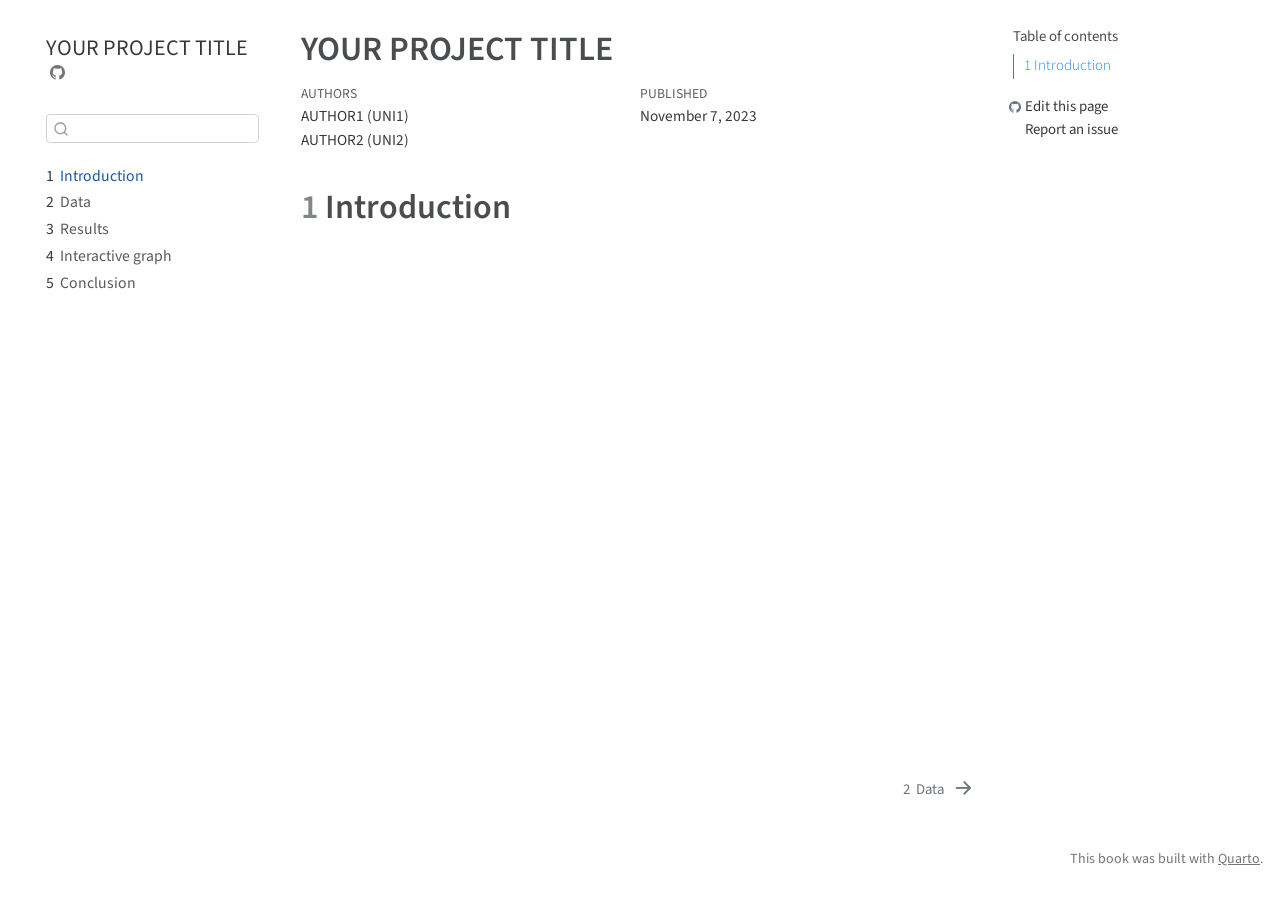
==== docs/index.html @ 9e568509 "Initial commit" ====
<!DOCTYPE html>
<html xmlns="http://www.w3.org/1999/xhtml" lang="en" xml:lang="en"><head>

<meta charset="utf-8">
<meta name="generator" content="quarto-1.3.433">

<meta name="viewport" content="width=device-width, initial-scale=1.0, user-scalable=yes">

<meta name="author" content="AUTHOR1 (UNI1)">
<meta name="author" content="AUTHOR2 (UNI2)">
<meta name="dcterms.date" content="2023-11-07">

<title>YOUR PROJECT TITLE</title>
<style>
code{white-space: pre-wrap;}
span.smallcaps{font-variant: small-caps;}
div.columns{display: flex; gap: min(4vw, 1.5em);}
div.column{flex: auto; overflow-x: auto;}
div.hanging-indent{margin-left: 1.5em; text-indent: -1.5em;}
ul.task-list{list-style: none;}
ul.task-list li input[type="checkbox"] {
  width: 0.8em;
  margin: 0 0.8em 0.2em -1em; /* quarto-specific, see https://github.com/quarto-dev/quarto-cli/issues/4556 */ 
  vertical-align: middle;
}
</style>


<script src="site_libs/quarto-nav/quarto-nav.js"></script>
<script src="site_libs/quarto-nav/headroom.min.js"></script>
<script src="site_libs/clipboard/clipboard.min.js"></script>
<script src="site_libs/quarto-search/autocomplete.umd.js"></script>
<script src="site_libs/quarto-search/fuse.min.js"></script>
<script src="site_libs/quarto-search/quarto-search.js"></script>
<meta name="quarto:offset" content="./">
<link href="./data.html" rel="next">
<script src="site_libs/quarto-html/quarto.js"></script>
<script src="site_libs/quarto-html/popper.min.js"></script>
<script src="site_libs/quarto-html/tippy.umd.min.js"></script>
<script src="site_libs/quarto-html/anchor.min.js"></script>
<link href="site_libs/quarto-html/tippy.css" rel="stylesheet">
<link href="site_libs/quarto-html/quarto-syntax-highlighting.css" rel="stylesheet" id="quarto-text-highlighting-styles">
<script src="site_libs/bootstrap/bootstrap.min.js"></script>
<link href="site_libs/bootstrap/bootstrap-icons.css" rel="stylesheet">
<link href="site_libs/bootstrap/bootstrap.min.css" rel="stylesheet" id="quarto-bootstrap" data-mode="light">
<script id="quarto-search-options" type="application/json">{
  "location": "sidebar",
  "copy-button": false,
  "collapse-after": 3,
  "panel-placement": "start",
  "type": "textbox",
  "limit": 20,
  "language": {
    "search-no-results-text": "No results",
    "search-matching-documents-text": "matching documents",
    "search-copy-link-title": "Copy link to search",
    "search-hide-matches-text": "Hide additional matches",
    "search-more-match-text": "more match in this document",
    "search-more-matches-text": "more matches in this document",
    "search-clear-button-title": "Clear",
    "search-detached-cancel-button-title": "Cancel",
    "search-submit-button-title": "Submit",
    "search-label": "Search"
  }
}</script>


</head>

<body class="nav-sidebar floating">

<div id="quarto-search-results"></div>
  <header id="quarto-header" class="headroom fixed-top">
  <nav class="quarto-secondary-nav">
    <div class="container-fluid d-flex">
      <button type="button" class="quarto-btn-toggle btn" data-bs-toggle="collapse" data-bs-target="#quarto-sidebar,#quarto-sidebar-glass" aria-controls="quarto-sidebar" aria-expanded="false" aria-label="Toggle sidebar navigation" onclick="if (window.quartoToggleHeadroom) { window.quartoToggleHeadroom(); }">
        <i class="bi bi-layout-text-sidebar-reverse"></i>
      </button>
      <nav class="quarto-page-breadcrumbs" aria-label="breadcrumb"><ol class="breadcrumb"><li class="breadcrumb-item"><a href="./index.html"><span class="chapter-number">1</span>&nbsp; <span class="chapter-title">Introduction</span></a></li></ol></nav>
      <a class="flex-grow-1" role="button" data-bs-toggle="collapse" data-bs-target="#quarto-sidebar,#quarto-sidebar-glass" aria-controls="quarto-sidebar" aria-expanded="false" aria-label="Toggle sidebar navigation" onclick="if (window.quartoToggleHeadroom) { window.quartoToggleHeadroom(); }">      
      </a>
      <button type="button" class="btn quarto-search-button" aria-label="" onclick="window.quartoOpenSearch();">
        <i class="bi bi-search"></i>
      </button>
    </div>
  </nav>
</header>
<!-- content -->
<div id="quarto-content" class="quarto-container page-columns page-rows-contents page-layout-article">
<!-- sidebar -->
  <nav id="quarto-sidebar" class="sidebar collapse collapse-horizontal sidebar-navigation floating overflow-auto">
    <div class="pt-lg-2 mt-2 text-left sidebar-header">
    <div class="sidebar-title mb-0 py-0">
      <a href="./">YOUR PROJECT TITLE</a> 
        <div class="sidebar-tools-main">
    <a href="https://github.com/YOUR_GITHUB_ACCOUNT/REPO_NAME" rel="" title="Source Code" class="quarto-navigation-tool px-1" aria-label="Source Code"><i class="bi bi-github"></i></a>
</div>
    </div>
      </div>
        <div class="mt-2 flex-shrink-0 align-items-center">
        <div class="sidebar-search">
        <div id="quarto-search" class="" title="Search"></div>
        </div>
        </div>
    <div class="sidebar-menu-container"> 
    <ul class="list-unstyled mt-1">
        <li class="sidebar-item">
  <div class="sidebar-item-container"> 
  <a href="./index.html" class="sidebar-item-text sidebar-link active">
 <span class="menu-text"><span class="chapter-number">1</span>&nbsp; <span class="chapter-title">Introduction</span></span></a>
  </div>
</li>
        <li class="sidebar-item">
  <div class="sidebar-item-container"> 
  <a href="./data.html" class="sidebar-item-text sidebar-link">
 <span class="menu-text"><span class="chapter-number">2</span>&nbsp; <span class="chapter-title">Data</span></span></a>
  </div>
</li>
        <li class="sidebar-item">
  <div class="sidebar-item-container"> 
  <a href="./results.html" class="sidebar-item-text sidebar-link">
 <span class="menu-text"><span class="chapter-number">3</span>&nbsp; <span class="chapter-title">Results</span></span></a>
  </div>
</li>
        <li class="sidebar-item">
  <div class="sidebar-item-container"> 
  <a href="./d3graph.html" class="sidebar-item-text sidebar-link">
 <span class="menu-text"><span class="chapter-number">4</span>&nbsp; <span class="chapter-title">Interactive graph</span></span></a>
  </div>
</li>
        <li class="sidebar-item">
  <div class="sidebar-item-container"> 
  <a href="./conclusion.html" class="sidebar-item-text sidebar-link">
 <span class="menu-text"><span class="chapter-number">5</span>&nbsp; <span class="chapter-title">Conclusion</span></span></a>
  </div>
</li>
    </ul>
    </div>
</nav>
<div id="quarto-sidebar-glass" data-bs-toggle="collapse" data-bs-target="#quarto-sidebar,#quarto-sidebar-glass"></div>
<!-- margin-sidebar -->
    <div id="quarto-margin-sidebar" class="sidebar margin-sidebar">
        <nav id="TOC" role="doc-toc" class="toc-active">
    <h2 id="toc-title">Table of contents</h2>
   
  <ul>
  <li><a href="#introduction" id="toc-introduction" class="nav-link active" data-scroll-target="#introduction"><span class="header-section-number">1</span> Introduction</a></li>
  </ul>
<div class="toc-actions"><div><i class="bi bi-github"></i></div><div class="action-links"><p><a href="https://github.com/YOUR_GITHUB_ACCOUNT/REPO_NAME/edit/main/index.qmd" class="toc-action">Edit this page</a></p><p><a href="https://github.com/YOUR_GITHUB_ACCOUNT/REPO_NAME/issues/new" class="toc-action">Report an issue</a></p></div></div></nav>
    </div>
<!-- main -->
<main class="content" id="quarto-document-content">

<header id="title-block-header" class="quarto-title-block default">
<div class="quarto-title">
<h1 class="title">YOUR PROJECT TITLE</h1>
</div>



<div class="quarto-title-meta">

    <div>
    <div class="quarto-title-meta-heading">Authors</div>
    <div class="quarto-title-meta-contents">
             <p>AUTHOR1 (UNI1) </p>
             <p>AUTHOR2 (UNI2) </p>
          </div>
  </div>
    
    <div>
    <div class="quarto-title-meta-heading">Published</div>
    <div class="quarto-title-meta-contents">
      <p class="date">November 7, 2023</p>
    </div>
  </div>
  
    
  </div>
  

</header>

<section id="introduction" class="level1" data-number="1">
<h1 data-number="1"><span class="header-section-number">1</span> Introduction</h1>


</section>

</main> <!-- /main -->
<script id="quarto-html-after-body" type="application/javascript">
window.document.addEventListener("DOMContentLoaded", function (event) {
  const toggleBodyColorMode = (bsSheetEl) => {
    const mode = bsSheetEl.getAttribute("data-mode");
    const bodyEl = window.document.querySelector("body");
    if (mode === "dark") {
      bodyEl.classList.add("quarto-dark");
      bodyEl.classList.remove("quarto-light");
    } else {
      bodyEl.classList.add("quarto-light");
      bodyEl.classList.remove("quarto-dark");
    }
  }
  const toggleBodyColorPrimary = () => {
    const bsSheetEl = window.document.querySelector("link#quarto-bootstrap");
    if (bsSheetEl) {
      toggleBodyColorMode(bsSheetEl);
    }
  }
  toggleBodyColorPrimary();  
  const icon = "";
  const anchorJS = new window.AnchorJS();
  anchorJS.options = {
    placement: 'right',
    icon: icon
  };
  anchorJS.add('.anchored');
  const isCodeAnnotation = (el) => {
    for (const clz of el.classList) {
      if (clz.startsWith('code-annotation-')) {                     
        return true;
      }
    }
    return false;
  }
  const clipboard = new window.ClipboardJS('.code-copy-button', {
    text: function(trigger) {
      const codeEl = trigger.previousElementSibling.cloneNode(true);
      for (const childEl of codeEl.children) {
        if (isCodeAnnotation(childEl)) {
          childEl.remove();
        }
      }
      return codeEl.innerText;
    }
  });
  clipboard.on('success', function(e) {
    // button target
    const button = e.trigger;
    // don't keep focus
    button.blur();
    // flash "checked"
    button.classList.add('code-copy-button-checked');
    var currentTitle = button.getAttribute("title");
    button.setAttribute("title", "Copied!");
    let tooltip;
    if (window.bootstrap) {
      button.setAttribute("data-bs-toggle", "tooltip");
      button.setAttribute("data-bs-placement", "left");
      button.setAttribute("data-bs-title", "Copied!");
      tooltip = new bootstrap.Tooltip(button, 
        { trigger: "manual", 
          customClass: "code-copy-button-tooltip",
          offset: [0, -8]});
      tooltip.show();    
    }
    setTimeout(function() {
      if (tooltip) {
        tooltip.hide();
        button.removeAttribute("data-bs-title");
        button.removeAttribute("data-bs-toggle");
        button.removeAttribute("data-bs-placement");
      }
      button.setAttribute("title", currentTitle);
      button.classList.remove('code-copy-button-checked');
    }, 1000);
    // clear code selection
    e.clearSelection();
  });
  function tippyHover(el, contentFn) {
    const config = {
      allowHTML: true,
      content: contentFn,
      maxWidth: 500,
      delay: 100,
      arrow: false,
      appendTo: function(el) {
          return el.parentElement;
      },
      interactive: true,
      interactiveBorder: 10,
      theme: 'quarto',
      placement: 'bottom-start'
    };
    window.tippy(el, config); 
  }
  const noterefs = window.document.querySelectorAll('a[role="doc-noteref"]');
  for (var i=0; i<noterefs.length; i++) {
    const ref = noterefs[i];
    tippyHover(ref, function() {
      // use id or data attribute instead here
      let href = ref.getAttribute('data-footnote-href') || ref.getAttribute('href');
      try { href = new URL(href).hash; } catch {}
      const id = href.replace(/^#\/?/, "");
      const note = window.document.getElementById(id);
      return note.innerHTML;
    });
  }
      let selectedAnnoteEl;
      const selectorForAnnotation = ( cell, annotation) => {
        let cellAttr = 'data-code-cell="' + cell + '"';
        let lineAttr = 'data-code-annotation="' +  annotation + '"';
        const selector = 'span[' + cellAttr + '][' + lineAttr + ']';
        return selector;
      }
      const selectCodeLines = (annoteEl) => {
        const doc = window.document;
        const targetCell = annoteEl.getAttribute("data-target-cell");
        const targetAnnotation = annoteEl.getAttribute("data-target-annotation");
        const annoteSpan = window.document.querySelector(selectorForAnnotation(targetCell, targetAnnotation));
        const lines = annoteSpan.getAttribute("data-code-lines").split(",");
        const lineIds = lines.map((line) => {
          return targetCell + "-" + line;
        })
        let top = null;
        let height = null;
        let parent = null;
        if (lineIds.length > 0) {
            //compute the position of the single el (top and bottom and make a div)
            const el = window.document.getElementById(lineIds[0]);
            top = el.offsetTop;
            height = el.offsetHeight;
            parent = el.parentElement.parentElement;
          if (lineIds.length > 1) {
            const lastEl = window.document.getElementById(lineIds[lineIds.length - 1]);
            const bottom = lastEl.offsetTop + lastEl.offsetHeight;
            height = bottom - top;
          }
          if (top !== null && height !== null && parent !== null) {
            // cook up a div (if necessary) and position it 
            let div = window.document.getElementById("code-annotation-line-highlight");
            if (div === null) {
              div = window.document.createElement("div");
              div.setAttribute("id", "code-annotation-line-highlight");
              div.style.position = 'absolute';
              parent.appendChild(div);
            }
            div.style.top = top - 2 + "px";
            div.style.height = height + 4 + "px";
            let gutterDiv = window.document.getElementById("code-annotation-line-highlight-gutter");
            if (gutterDiv === null) {
              gutterDiv = window.document.createElement("div");
              gutterDiv.setAttribute("id", "code-annotation-line-highlight-gutter");
              gutterDiv.style.position = 'absolute';
              const codeCell = window.document.getElementById(targetCell);
              const gutter = codeCell.querySelector('.code-annotation-gutter');
              gutter.appendChild(gutterDiv);
            }
            gutterDiv.style.top = top - 2 + "px";
            gutterDiv.style.height = height + 4 + "px";
          }
          selectedAnnoteEl = annoteEl;
        }
      };
      const unselectCodeLines = () => {
        const elementsIds = ["code-annotation-line-highlight", "code-annotation-line-highlight-gutter"];
        elementsIds.forEach((elId) => {
          const div = window.document.getElementById(elId);
          if (div) {
            div.remove();
          }
        });
        selectedAnnoteEl = undefined;
      };
      // Attach click handler to the DT
      const annoteDls = window.document.querySelectorAll('dt[data-target-cell]');
      for (const annoteDlNode of annoteDls) {
        annoteDlNode.addEventListener('click', (event) => {
          const clickedEl = event.target;
          if (clickedEl !== selectedAnnoteEl) {
            unselectCodeLines();
            const activeEl = window.document.querySelector('dt[data-target-cell].code-annotation-active');
            if (activeEl) {
              activeEl.classList.remove('code-annotation-active');
            }
            selectCodeLines(clickedEl);
            clickedEl.classList.add('code-annotation-active');
          } else {
            // Unselect the line
            unselectCodeLines();
            clickedEl.classList.remove('code-annotation-active');
          }
        });
      }
  const findCites = (el) => {
    const parentEl = el.parentElement;
    if (parentEl) {
      const cites = parentEl.dataset.cites;
      if (cites) {
        return {
          el,
          cites: cites.split(' ')
        };
      } else {
        return findCites(el.parentElement)
      }
    } else {
      return undefined;
    }
  };
  var bibliorefs = window.document.querySelectorAll('a[role="doc-biblioref"]');
  for (var i=0; i<bibliorefs.length; i++) {
    const ref = bibliorefs[i];
    const citeInfo = findCites(ref);
    if (citeInfo) {
      tippyHover(citeInfo.el, function() {
        var popup = window.document.createElement('div');
        citeInfo.cites.forEach(function(cite) {
          var citeDiv = window.document.createElement('div');
          citeDiv.classList.add('hanging-indent');
          citeDiv.classList.add('csl-entry');
          var biblioDiv = window.document.getElementById('ref-' + cite);
          if (biblioDiv) {
            citeDiv.innerHTML = biblioDiv.innerHTML;
          }
          popup.appendChild(citeDiv);
        });
        return popup.innerHTML;
      });
    }
  }
});
</script>
<nav class="page-navigation">
  <div class="nav-page nav-page-previous">
  </div>
  <div class="nav-page nav-page-next">
      <a href="./data.html" class="pagination-link">
        <span class="nav-page-text"><span class="chapter-number">2</span>&nbsp; <span class="chapter-title">Data</span></span> <i class="bi bi-arrow-right-short"></i>
      </a>
  </div>
</nav>
</div> <!-- /content -->
<footer class="footer">
  <div class="nav-footer">
    <div class="nav-footer-left">
      &nbsp;
    </div>   
    <div class="nav-footer-center">
      &nbsp;
    </div>
    <div class="nav-footer-right">This book was built with <a href="https://quarto.org/">Quarto</a>.</div>
  </div>
</footer>



</body></html>
---- docs/site_libs/quarto-html/tippy.css ----
.tippy-box[data-animation=fade][data-state=hidden]{opacity:0}[data-tippy-root]{max-width:calc(100vw - 10px)}.tippy-box{position:relative;background-color:#333;color:#fff;border-radius:4px;font-size:14px;line-height:1.4;white-space:normal;outline:0;transition-property:transform,visibility,opacity}.tippy-box[data-placement^=top]>.tippy-arrow{bottom:0}.tippy-box[data-placement^=top]>.tippy-arrow:before{bottom:-7px;left:0;border-width:8px 8px 0;border-top-color:initial;transform-origin:center top}.tippy-box[data-placement^=bottom]>.tippy-arrow{top:0}.tippy-box[data-placement^=bottom]>.tippy-arrow:before{top:-7px;left:0;border-width:0 8px 8px;border-bottom-color:initial;transform-origin:center bottom}.tippy-box[data-placement^=left]>.tippy-arrow{right:0}.tippy-box[data-placement^=left]>.tippy-arrow:before{border-width:8px 0 8px 8px;border-left-color:initial;right:-7px;transform-origin:center left}.tippy-box[data-placement^=right]>.tippy-arrow{left:0}.tippy-box[data-placement^=right]>.tippy-arrow:before{left:-7px;border-width:8px 8px 8px 0;border-right-color:initial;transform-origin:center right}.tippy-box[data-inertia][data-state=visible]{transition-timing-function:cubic-bezier(.54,1.5,.38,1.11)}.tippy-arrow{width:16px;height:16px;color:#333}.tippy-arrow:before{content:"";position:absolute;border-color:transparent;border-style:solid}.tippy-content{position:relative;padding:5px 9px;z-index:1}
---- docs/site_libs/quarto-html/quarto-syntax-highlighting.css ----
/* quarto syntax highlight colors */
:root {
  --quarto-hl-ot-color: #003B4F;
  --quarto-hl-at-color: #657422;
  --quarto-hl-ss-color: #20794D;
  --quarto-hl-an-color: #5E5E5E;
  --quarto-hl-fu-color: #4758AB;
  --quarto-hl-st-color: #20794D;
  --quarto-hl-cf-color: #003B4F;
  --quarto-hl-op-color: #5E5E5E;
  --quarto-hl-er-color: #AD0000;
  --quarto-hl-bn-color: #AD0000;
  --quarto-hl-al-color: #AD0000;
  --quarto-hl-va-color: #111111;
  --quarto-hl-bu-color: inherit;
  --quarto-hl-ex-color: inherit;
  --quarto-hl-pp-color: #AD0000;
  --quarto-hl-in-color: #5E5E5E;
  --quarto-hl-vs-color: #20794D;
  --quarto-hl-wa-color: #5E5E5E;
  --quarto-hl-do-color: #5E5E5E;
  --quarto-hl-im-color: #00769E;
  --quarto-hl-ch-color: #20794D;
  --quarto-hl-dt-color: #AD0000;
  --quarto-hl-fl-color: #AD0000;
  --quarto-hl-co-color: #5E5E5E;
  --quarto-hl-cv-color: #5E5E5E;
  --quarto-hl-cn-color: #8f5902;
  --quarto-hl-sc-color: #5E5E5E;
  --quarto-hl-dv-color: #AD0000;
  --quarto-hl-kw-color: #003B4F;
}

/* other quarto variables */
:root {
  --quarto-font-monospace: SFMono-Regular, Menlo, Monaco, Consolas, "Liberation Mono", "Courier New", monospace;
}

pre > code.sourceCode > span {
  color: #003B4F;
}

code span {
  color: #003B4F;
}

code.sourceCode > span {
  color: #003B4F;
}

div.sourceCode,
div.sourceCode pre.sourceCode {
  color: #003B4F;
}

code span.ot {
  color: #003B4F;
  font-style: inherit;
}

code span.at {
  color: #657422;
  font-style: inherit;
}

code span.ss {
  color: #20794D;
  font-style: inherit;
}

code span.an {
  color: #5E5E5E;
  font-style: inherit;
}

code span.fu {
  color: #4758AB;
  font-style: inherit;
}

code span.st {
  color: #20794D;
  font-style: inherit;
}

code span.cf {
  color: #003B4F;
  font-style: inherit;
}

code span.op {
  color: #5E5E5E;
  font-style: inherit;
}

code span.er {
  color: #AD0000;
  font-style: inherit;
}

code span.bn {
  color: #AD0000;
  font-style: inherit;
}

code span.al {
  color: #AD0000;
  font-style: inherit;
}

code span.va {
  color: #111111;
  font-style: inherit;
}

code span.bu {
  font-style: inherit;
}

code span.ex {
  font-style: inherit;
}

code span.pp {
  color: #AD0000;
  font-style: inherit;
}

code span.in {
  color: #5E5E5E;
  font-style: inherit;
}

code span.vs {
  color: #20794D;
  font-style: inherit;
}

code span.wa {
  color: #5E5E5E;
  font-style: italic;
}

code span.do {
  color: #5E5E5E;
  font-style: italic;
}

code span.im {
  color: #00769E;
  font-style: inherit;
}

code span.ch {
  color: #20794D;
  font-style: inherit;
}

code span.dt {
  color: #AD0000;
  font-style: inherit;
}

code span.fl {
  color: #AD0000;
  font-style: inherit;
}

code span.co {
  color: #5E5E5E;
  font-style: inherit;
}

code span.cv {
  color: #5E5E5E;
  font-style: italic;
}

code span.cn {
  color: #8f5902;
  font-style: inherit;
}

code span.sc {
  color: #5E5E5E;
  font-style: inherit;
}

code span.dv {
  color: #AD0000;
  font-style: inherit;
}

code span.kw {
  color: #003B4F;
  font-style: inherit;
}

.prevent-inlining {
  content: "</";
}

/*# sourceMappingURL=debc5d5d77c3f9108843748ff7464032.css.map */
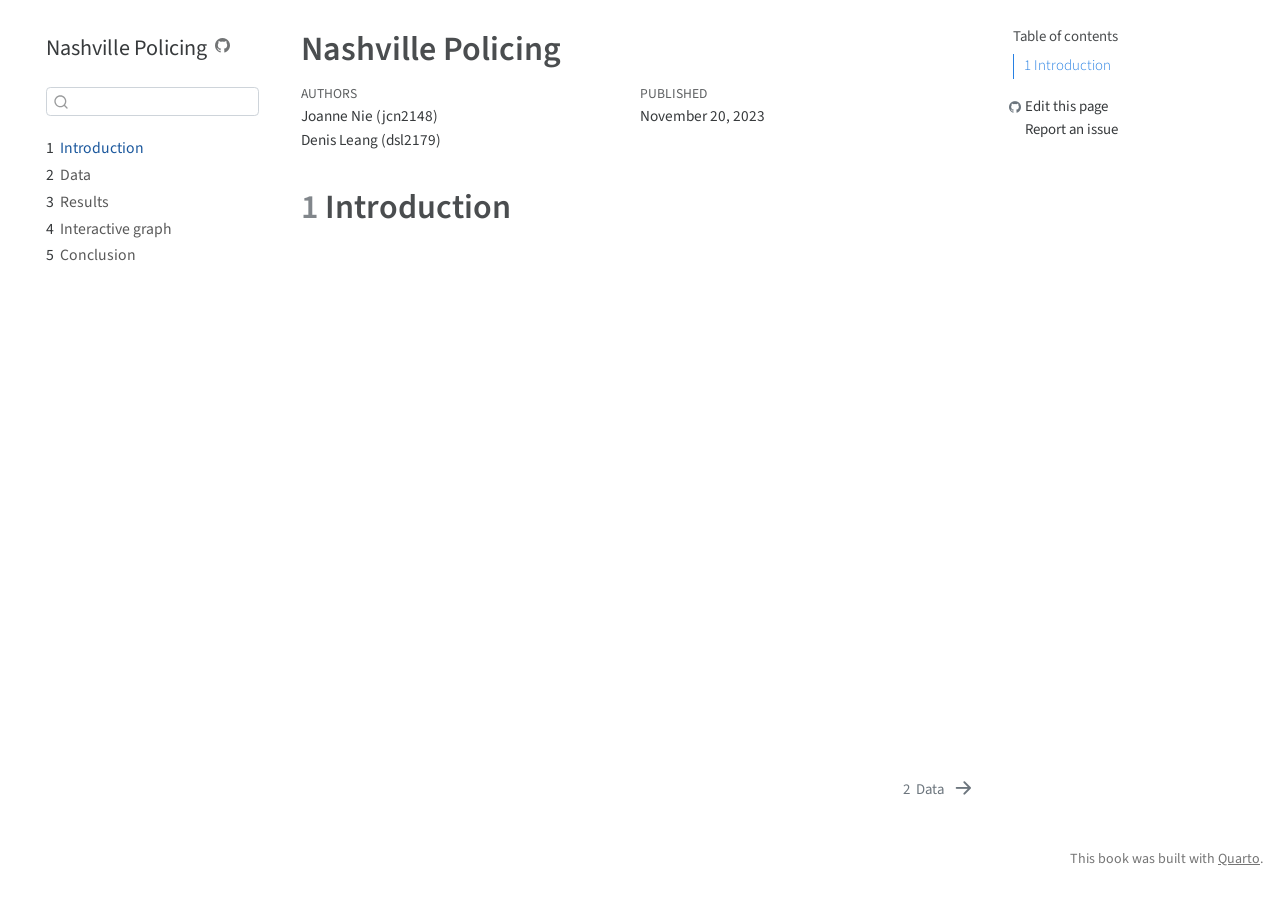
==== commit 670297dd: "Edited title, name and url" ====
--- a/docs/index.html
+++ b/docs/index.html
@@ -2,15 +2,15 @@
 <html xmlns="http://www.w3.org/1999/xhtml" lang="en" xml:lang="en"><head>
 
 <meta charset="utf-8">
-<meta name="generator" content="quarto-1.3.433">
+<meta name="generator" content="quarto-1.3.353">
 
 <meta name="viewport" content="width=device-width, initial-scale=1.0, user-scalable=yes">
 
-<meta name="author" content="AUTHOR1 (UNI1)">
-<meta name="author" content="AUTHOR2 (UNI2)">
-<meta name="dcterms.date" content="2023-11-07">
-
-<title>YOUR PROJECT TITLE</title>
+<meta name="author" content="Joanne Nie (jcn2148)">
+<meta name="author" content="Denis Leang (dsl2179)">
+<meta name="dcterms.date" content="2023-11-20">
+
+<title>Nashville Policing</title>
 <style>
 code{white-space: pre-wrap;}
 span.smallcaps{font-variant: small-caps;}
@@ -59,8 +59,7 @@
     "search-more-matches-text": "more matches in this document",
     "search-clear-button-title": "Clear",
     "search-detached-cancel-button-title": "Cancel",
-    "search-submit-button-title": "Submit",
-    "search-label": "Search"
+    "search-submit-button-title": "Submit"
   }
 }</script>
 
@@ -79,7 +78,7 @@
       <nav class="quarto-page-breadcrumbs" aria-label="breadcrumb"><ol class="breadcrumb"><li class="breadcrumb-item"><a href="./index.html"><span class="chapter-number">1</span>&nbsp; <span class="chapter-title">Introduction</span></a></li></ol></nav>
       <a class="flex-grow-1" role="button" data-bs-toggle="collapse" data-bs-target="#quarto-sidebar,#quarto-sidebar-glass" aria-controls="quarto-sidebar" aria-expanded="false" aria-label="Toggle sidebar navigation" onclick="if (window.quartoToggleHeadroom) { window.quartoToggleHeadroom(); }">      
       </a>
-      <button type="button" class="btn quarto-search-button" aria-label="" onclick="window.quartoOpenSearch();">
+      <button type="button" class="btn quarto-search-button" aria-label="Search" onclick="window.quartoOpenSearch();">
         <i class="bi bi-search"></i>
       </button>
     </div>
@@ -91,9 +90,9 @@
   <nav id="quarto-sidebar" class="sidebar collapse collapse-horizontal sidebar-navigation floating overflow-auto">
     <div class="pt-lg-2 mt-2 text-left sidebar-header">
     <div class="sidebar-title mb-0 py-0">
-      <a href="./">YOUR PROJECT TITLE</a> 
+      <a href="./">Nashville Policing</a> 
         <div class="sidebar-tools-main">
-    <a href="https://github.com/YOUR_GITHUB_ACCOUNT/REPO_NAME" rel="" title="Source Code" class="quarto-navigation-tool px-1" aria-label="Source Code"><i class="bi bi-github"></i></a>
+    <a href="https://github.com/YeriAddict/NashvillePolicing.git" title="Source Code" class="quarto-navigation-tool px-1" aria-label="Source Code"><i class="bi bi-github"></i></a>
 </div>
     </div>
       </div>
@@ -146,14 +145,14 @@
   <ul>
   <li><a href="#introduction" id="toc-introduction" class="nav-link active" data-scroll-target="#introduction"><span class="header-section-number">1</span> Introduction</a></li>
   </ul>
-<div class="toc-actions"><div><i class="bi bi-github"></i></div><div class="action-links"><p><a href="https://github.com/YOUR_GITHUB_ACCOUNT/REPO_NAME/edit/main/index.qmd" class="toc-action">Edit this page</a></p><p><a href="https://github.com/YOUR_GITHUB_ACCOUNT/REPO_NAME/issues/new" class="toc-action">Report an issue</a></p></div></div></nav>
+<div class="toc-actions"><div><i class="bi bi-github"></i></div><div class="action-links"><p><a href="https://github.com/YeriAddict/NashvillePolicing.git/edit/main/index.qmd" class="toc-action">Edit this page</a></p><p><a href="https://github.com/YeriAddict/NashvillePolicing.git/issues/new" class="toc-action">Report an issue</a></p></div></div></nav>
     </div>
 <!-- main -->
 <main class="content" id="quarto-document-content">
 
 <header id="title-block-header" class="quarto-title-block default">
 <div class="quarto-title">
-<h1 class="title">YOUR PROJECT TITLE</h1>
+<h1 class="title">Nashville Policing</h1>
 </div>
 
 
@@ -163,15 +162,15 @@
     <div>
     <div class="quarto-title-meta-heading">Authors</div>
     <div class="quarto-title-meta-contents">
-             <p>AUTHOR1 (UNI1) </p>
-             <p>AUTHOR2 (UNI2) </p>
+             <p>Joanne Nie (jcn2148) </p>
+             <p>Denis Leang (dsl2179) </p>
           </div>
   </div>
     
     <div>
     <div class="quarto-title-meta-heading">Published</div>
     <div class="quarto-title-meta-contents">
-      <p class="date">November 7, 2023</p>
+      <p class="date">November 20, 2023</p>
     </div>
   </div>
   
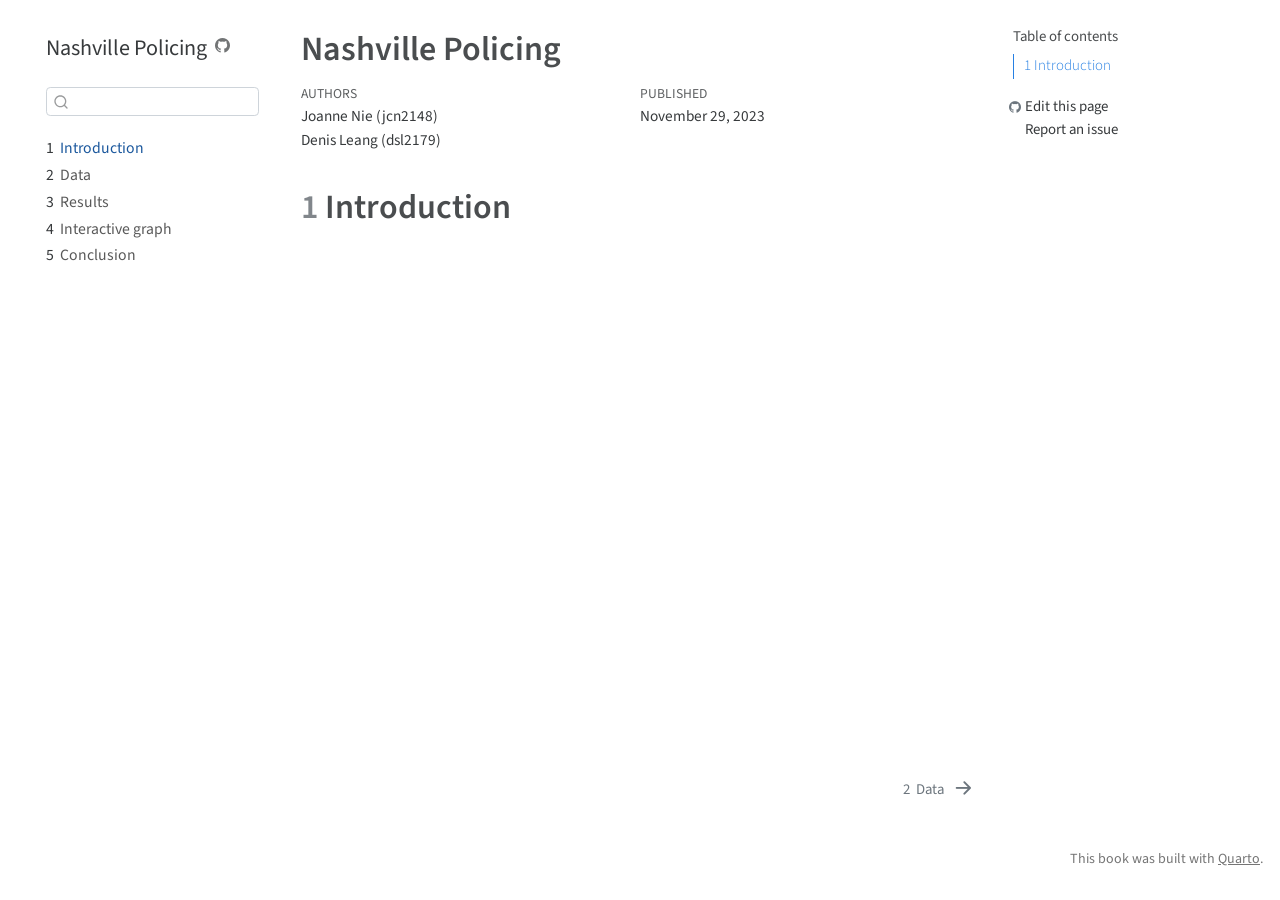
==== commit cc63d9cc: "Added details to technical description" ====
--- a/docs/index.html
+++ b/docs/index.html
@@ -8,7 +8,7 @@
 
 <meta name="author" content="Joanne Nie (jcn2148)">
 <meta name="author" content="Denis Leang (dsl2179)">
-<meta name="dcterms.date" content="2023-11-20">
+<meta name="dcterms.date" content="2023-11-29">
 
 <title>Nashville Policing</title>
 <style>
@@ -170,7 +170,7 @@
     <div>
     <div class="quarto-title-meta-heading">Published</div>
     <div class="quarto-title-meta-contents">
-      <p class="date">November 20, 2023</p>
+      <p class="date">November 29, 2023</p>
     </div>
   </div>
   
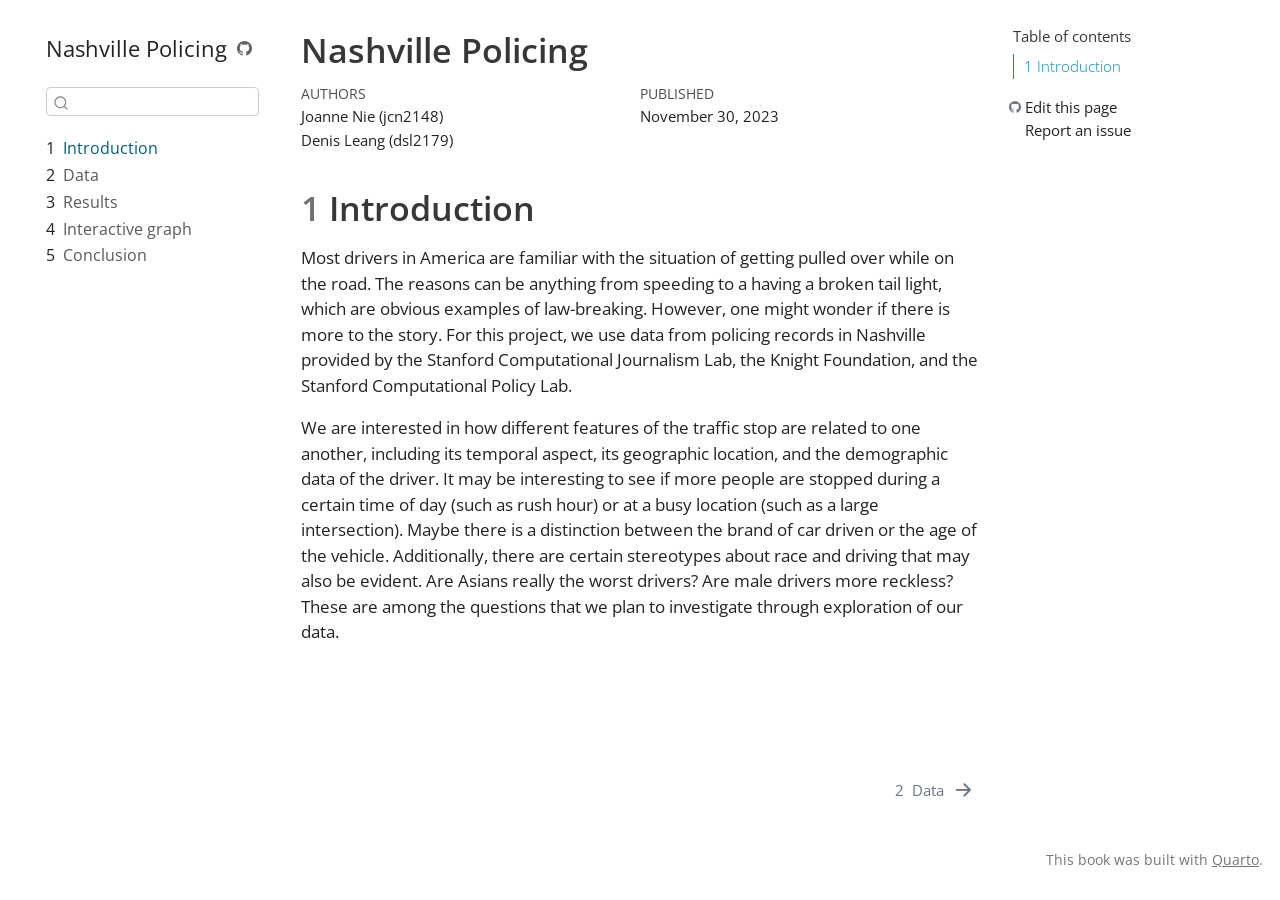
==== commit 4ba4f66d: "Corrected missing column values in 2.1 table" ====
--- a/docs/index.html
+++ b/docs/index.html
@@ -8,7 +8,7 @@
 
 <meta name="author" content="Joanne Nie (jcn2148)">
 <meta name="author" content="Denis Leang (dsl2179)">
-<meta name="dcterms.date" content="2023-11-29">
+<meta name="dcterms.date" content="2023-11-30">
 
 <title>Nashville Policing</title>
 <style>
@@ -170,7 +170,7 @@
     <div>
     <div class="quarto-title-meta-heading">Published</div>
     <div class="quarto-title-meta-contents">
-      <p class="date">November 29, 2023</p>
+      <p class="date">November 30, 2023</p>
     </div>
   </div>
   
@@ -182,6 +182,8 @@
 
 <section id="introduction" class="level1" data-number="1">
 <h1 data-number="1"><span class="header-section-number">1</span> Introduction</h1>
+<p>Most drivers in America are familiar with the situation of getting pulled over while on the road. The reasons can be anything from speeding to a having a broken tail light, which are obvious examples of law-breaking. However, one might wonder if there is more to the story. For this project, we use data from policing records in Nashville provided by the Stanford Computational Journalism Lab, the Knight Foundation, and the Stanford Computational Policy Lab.</p>
+<p>We are interested in how different features of the traffic stop are related to one another, including its temporal aspect, its geographic location, and the demographic data of the driver. It may be interesting to see if more people are stopped during a certain time of day (such as rush hour) or at a busy location (such as a large intersection). Maybe there is a distinction between the brand of car driven or the age of the vehicle. Additionally, there are certain stereotypes about race and driving that may also be evident. Are Asians really the worst drivers? Are male drivers more reckless? These are among the questions that we plan to investigate through exploration of our data.</p>
 
 
 </section>
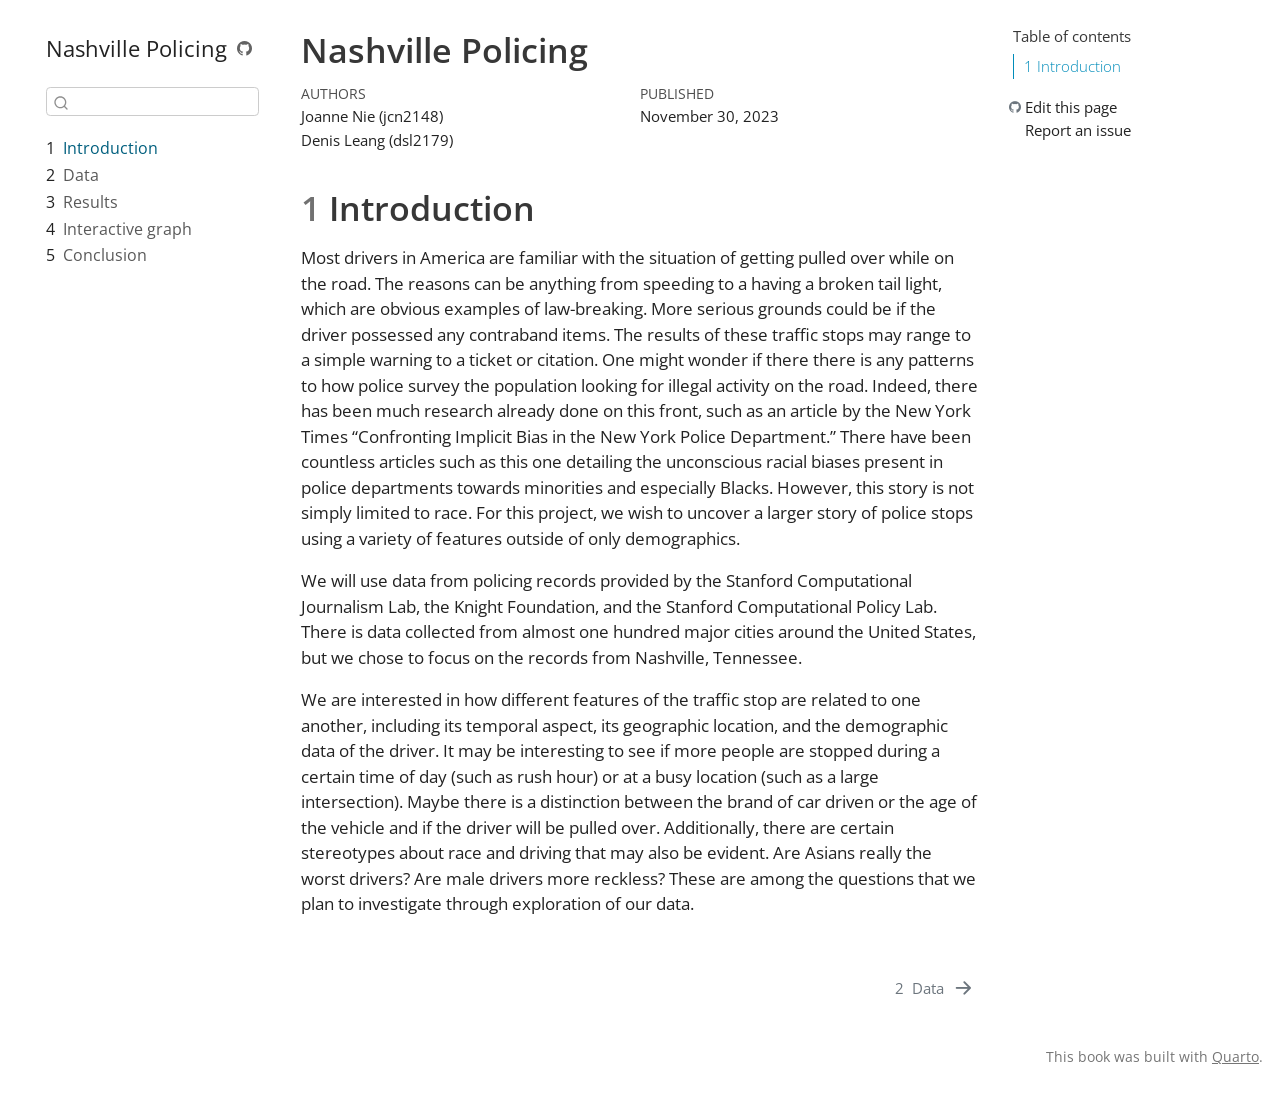
==== commit fa18bb44: "lengthened introduction and data chapters" ====
--- a/docs/index.html
+++ b/docs/index.html
@@ -182,8 +182,9 @@
 
 <section id="introduction" class="level1" data-number="1">
 <h1 data-number="1"><span class="header-section-number">1</span> Introduction</h1>
-<p>Most drivers in America are familiar with the situation of getting pulled over while on the road. The reasons can be anything from speeding to a having a broken tail light, which are obvious examples of law-breaking. However, one might wonder if there is more to the story. For this project, we use data from policing records in Nashville provided by the Stanford Computational Journalism Lab, the Knight Foundation, and the Stanford Computational Policy Lab.</p>
-<p>We are interested in how different features of the traffic stop are related to one another, including its temporal aspect, its geographic location, and the demographic data of the driver. It may be interesting to see if more people are stopped during a certain time of day (such as rush hour) or at a busy location (such as a large intersection). Maybe there is a distinction between the brand of car driven or the age of the vehicle. Additionally, there are certain stereotypes about race and driving that may also be evident. Are Asians really the worst drivers? Are male drivers more reckless? These are among the questions that we plan to investigate through exploration of our data.</p>
+<p>Most drivers in America are familiar with the situation of getting pulled over while on the road. The reasons can be anything from speeding to a having a broken tail light, which are obvious examples of law-breaking. More serious grounds could be if the driver possessed any contraband items. The results of these traffic stops may range to a simple warning to a ticket or citation. One might wonder if there there is any patterns to how police survey the population looking for illegal activity on the road. Indeed, there has been much research already done on this front, such as an article by the New York Times “Confronting Implicit Bias in the New York Police Department.” There have been countless articles such as this one detailing the unconscious racial biases present in police departments towards minorities and especially Blacks. However, this story is not simply limited to race. For this project, we wish to uncover a larger story of police stops using a variety of features outside of only demographics.</p>
+<p>We will use data from policing records provided by the Stanford Computational Journalism Lab, the Knight Foundation, and the Stanford Computational Policy Lab. There is data collected from almost one hundred major cities around the United States, but we chose to focus on the records from Nashville, Tennessee.</p>
+<p>We are interested in how different features of the traffic stop are related to one another, including its temporal aspect, its geographic location, and the demographic data of the driver. It may be interesting to see if more people are stopped during a certain time of day (such as rush hour) or at a busy location (such as a large intersection). Maybe there is a distinction between the brand of car driven or the age of the vehicle and if the driver will be pulled over. Additionally, there are certain stereotypes about race and driving that may also be evident. Are Asians really the worst drivers? Are male drivers more reckless? These are among the questions that we plan to investigate through exploration of our data.</p>
 
 
 </section>
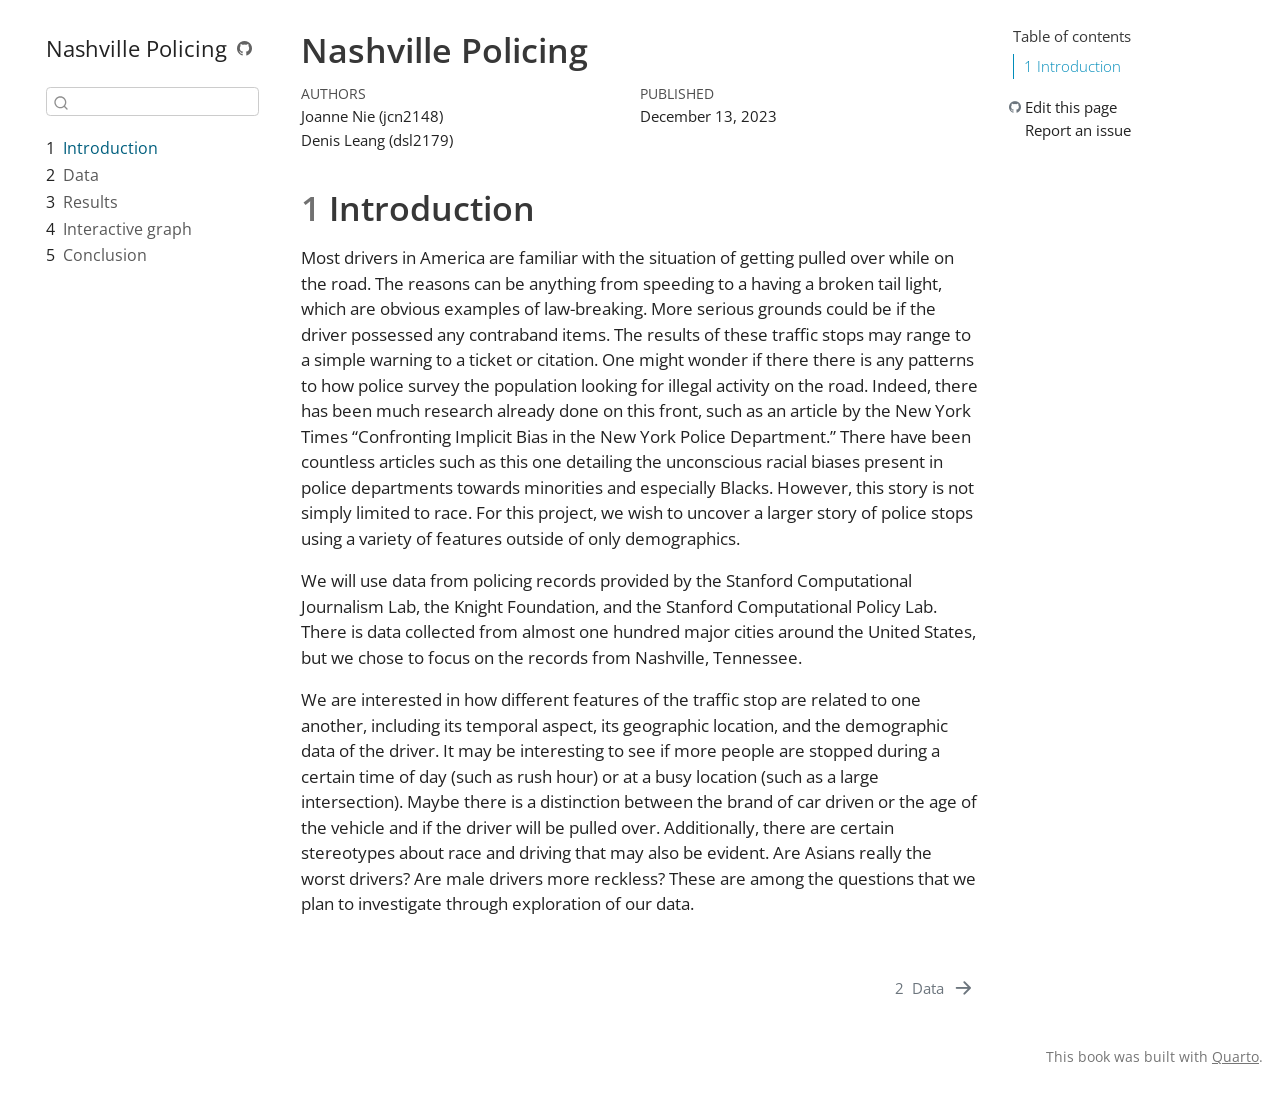
==== commit 6c182e54: "Final render" ====
--- a/docs/index.html
+++ b/docs/index.html
@@ -8,7 +8,7 @@
 
 <meta name="author" content="Joanne Nie (jcn2148)">
 <meta name="author" content="Denis Leang (dsl2179)">
-<meta name="dcterms.date" content="2023-11-30">
+<meta name="dcterms.date" content="2023-12-13">
 
 <title>Nashville Policing</title>
 <style>
@@ -170,7 +170,7 @@
     <div>
     <div class="quarto-title-meta-heading">Published</div>
     <div class="quarto-title-meta-contents">
-      <p class="date">November 30, 2023</p>
+      <p class="date">December 13, 2023</p>
     </div>
   </div>
   
